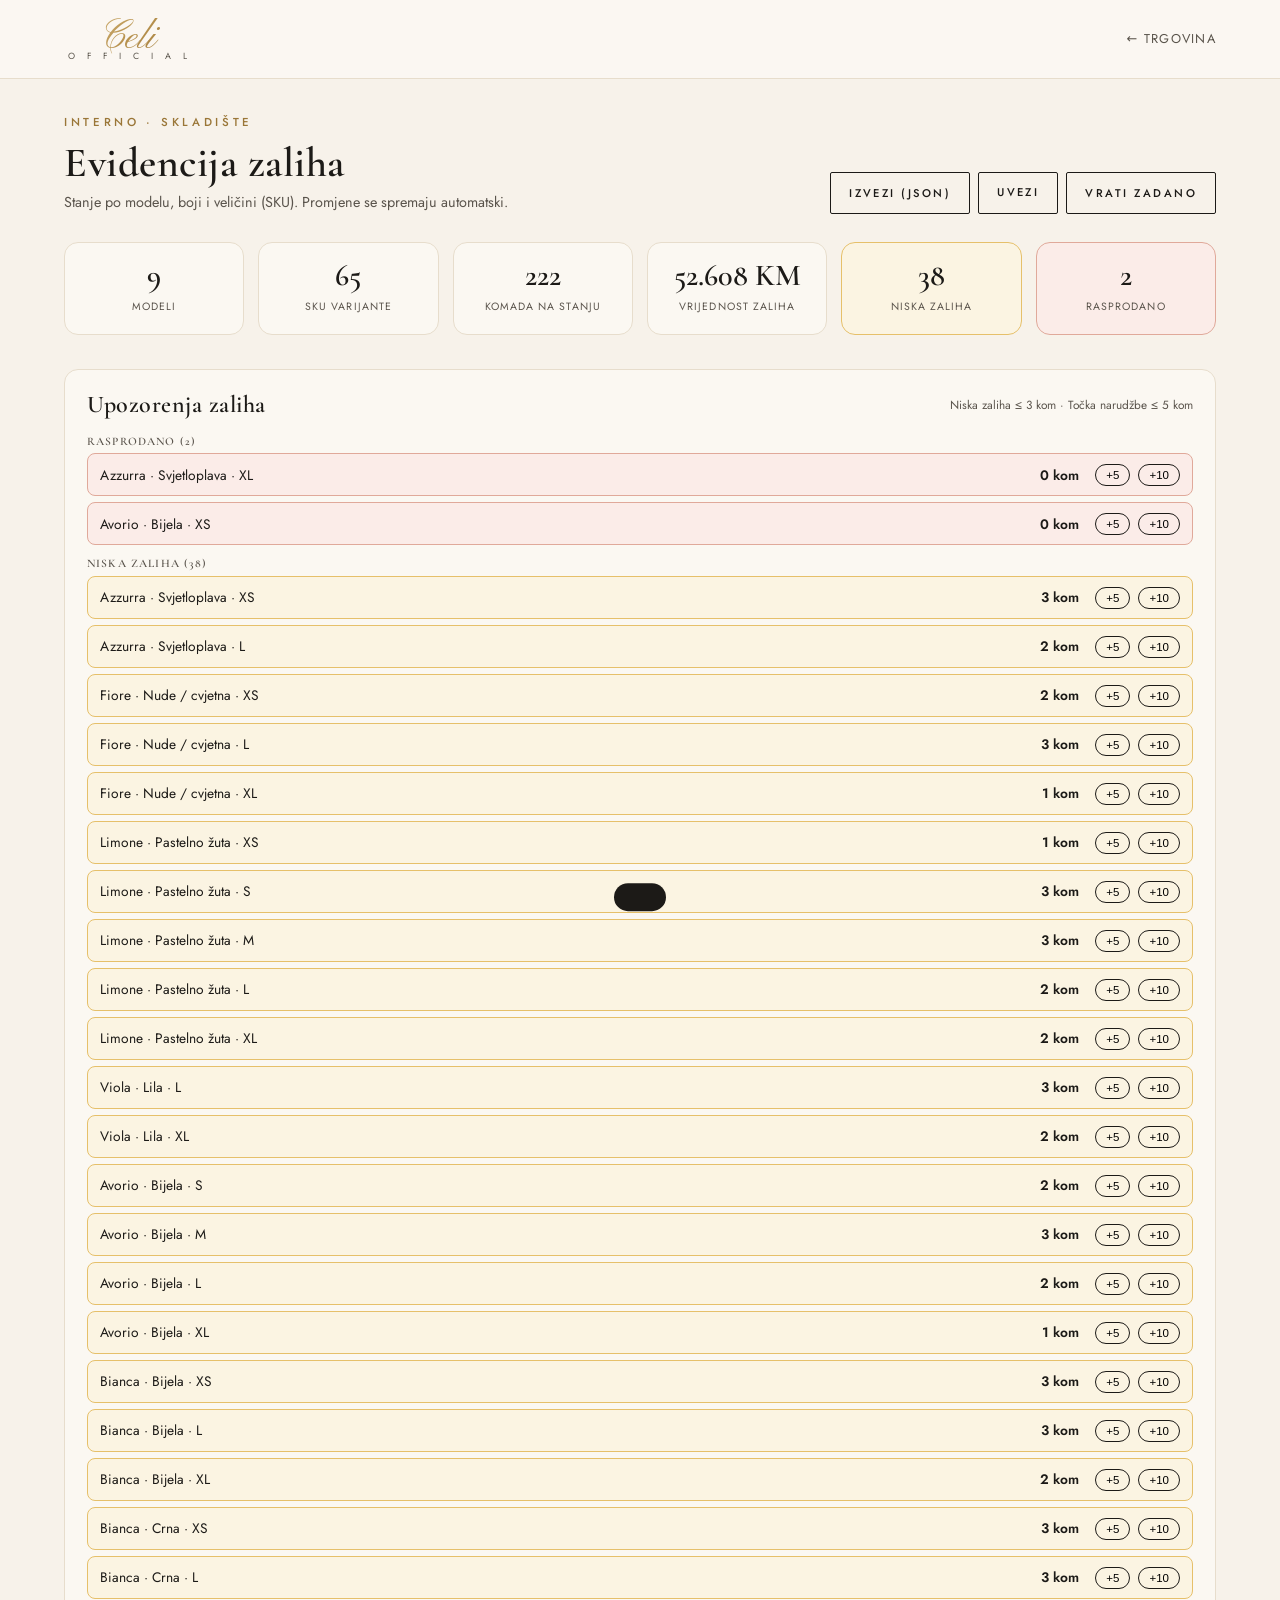
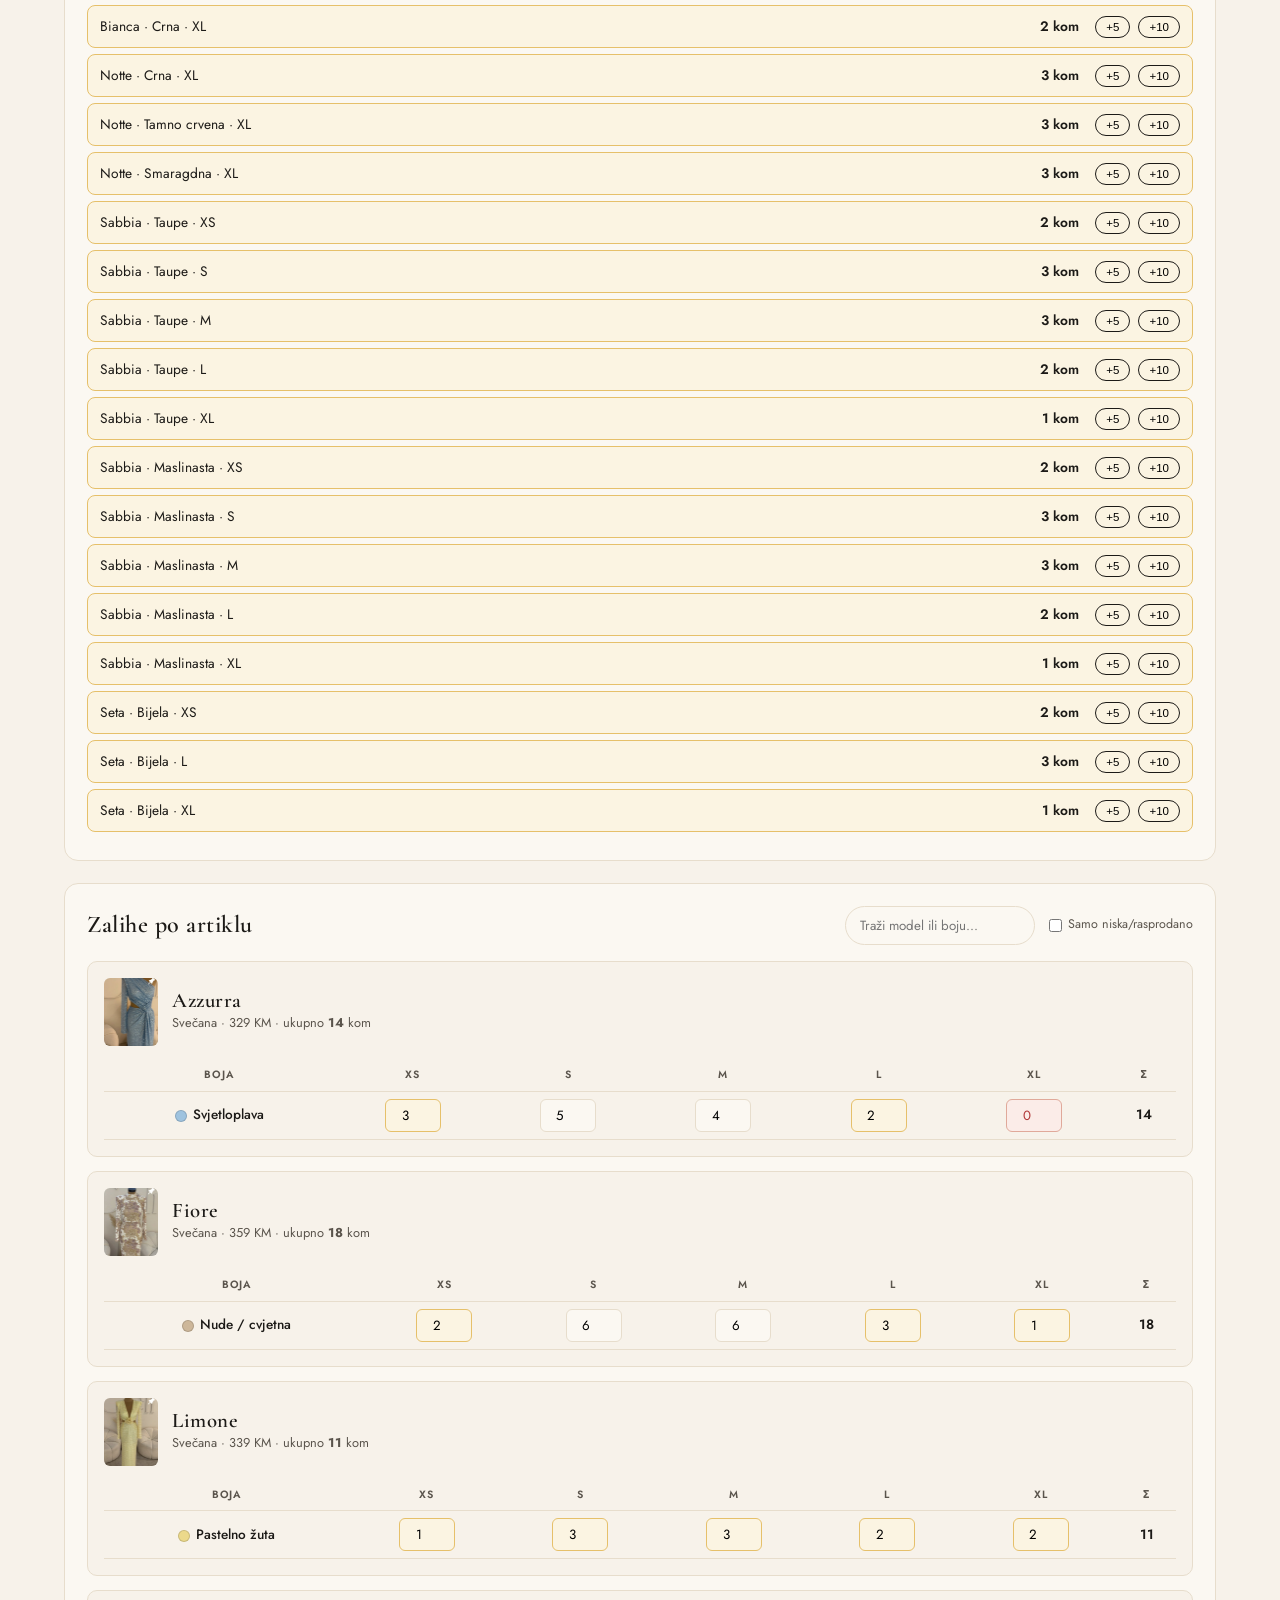
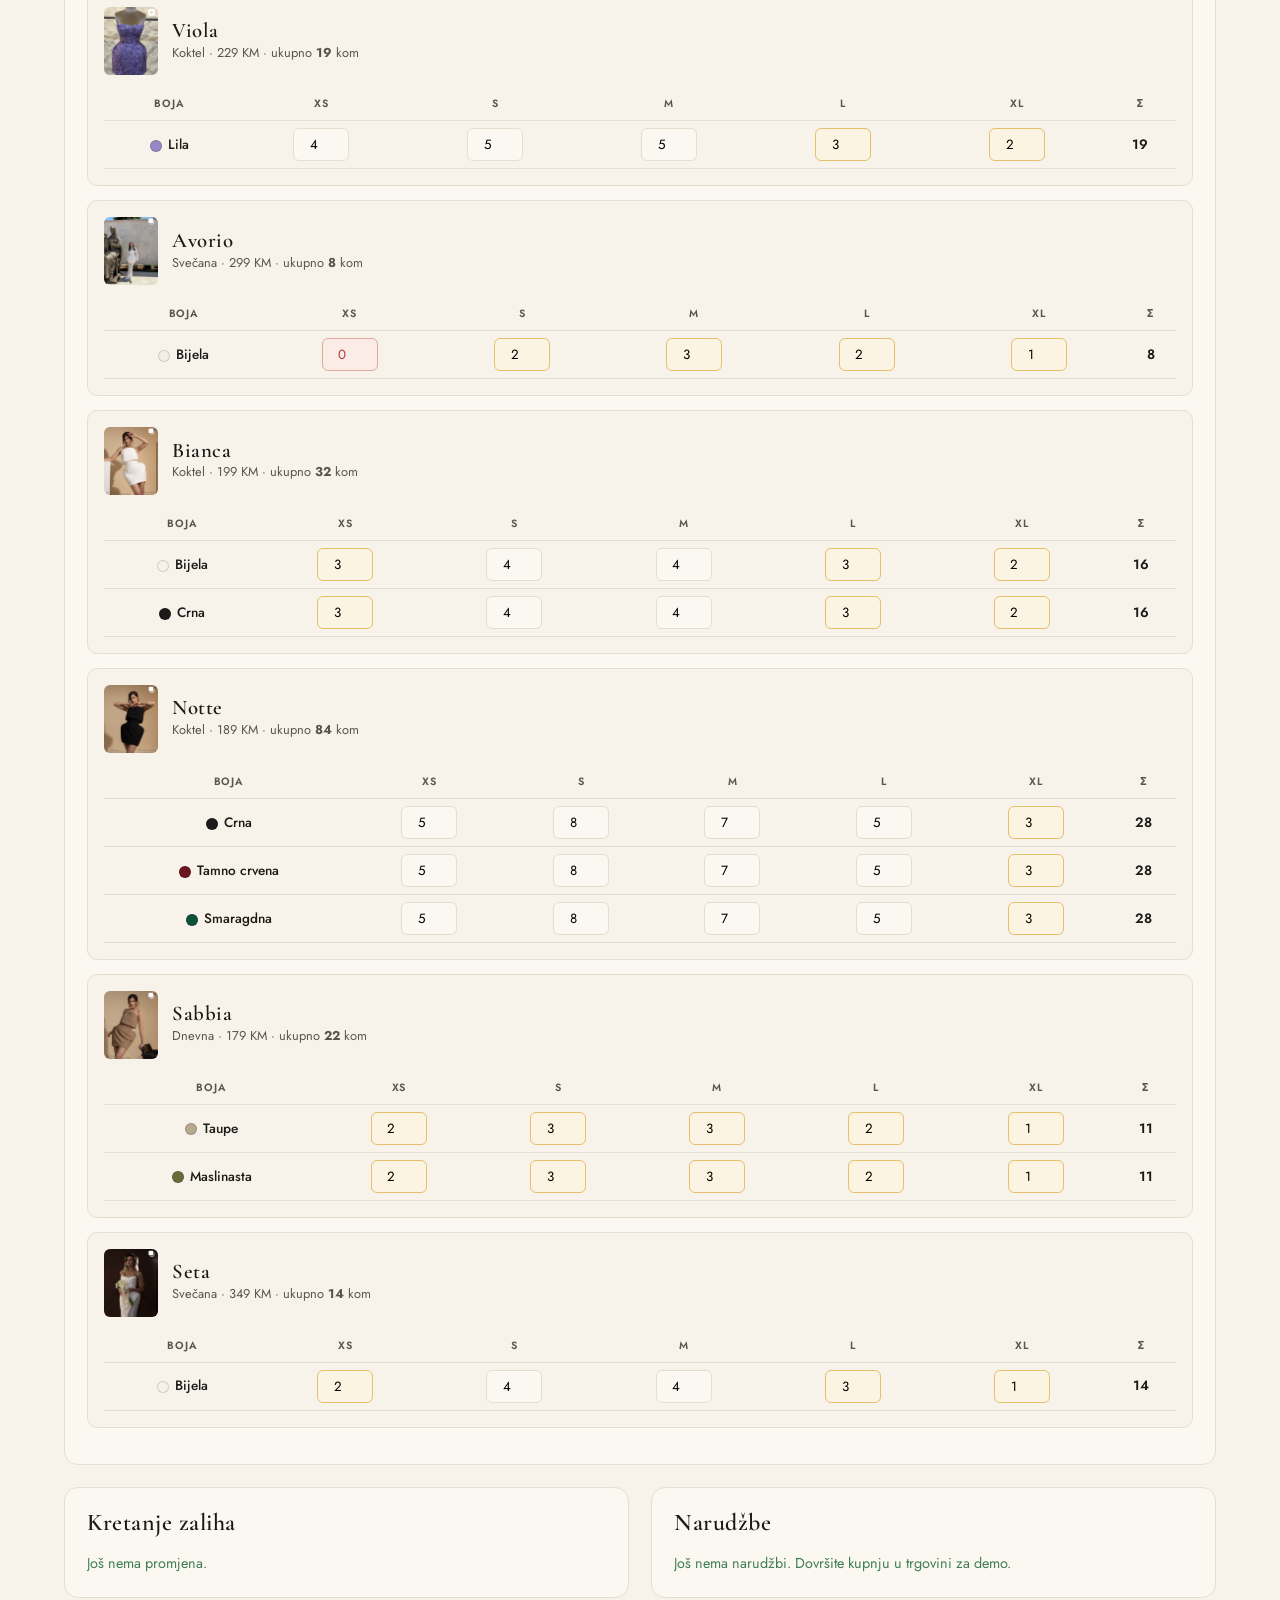
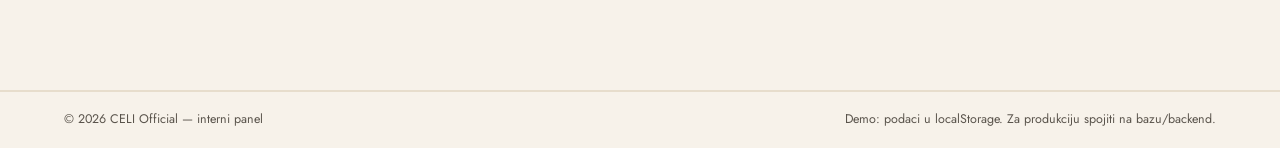
==== admin.html @ de0da47e "Add inventory system (SKU model×color×size), reviews, variants, competitor-inspired UX Skladišna evi" ====
<!DOCTYPE html>
<html lang="hr">
<head>
  <meta charset="UTF-8" />
  <meta name="viewport" content="width=device-width, initial-scale=1.0" />
  <title>Skladište — CELI Official</title>
  <meta name="robots" content="noindex" />
  <link rel="icon" type="image/svg+xml" href="assets/favicon.svg" />
  <link rel="preconnect" href="https://fonts.googleapis.com" />
  <link rel="preconnect" href="https://fonts.gstatic.com" crossorigin />
  <link href="https://fonts.googleapis.com/css2?family=Cormorant+Garamond:wght@400;500;600;700&family=Pinyon+Script&family=Jost:wght@300;400;500;600&display=swap" rel="stylesheet" />
  <link rel="stylesheet" href="css/styles.css" />
</head>
<body class="admin-page">

  <header class="header">
    <div class="container header__inner header__inner--checkout">
      <a href="index.html" class="logo" aria-label="CELI Official početna">
        <span class="logo__script">Celi</span>
        <span class="logo__sub">O F F I C I A L</span>
      </a>
      <a href="index.html" class="back-link">← Trgovina</a>
    </div>
  </header>

  <main class="container admin">
    <div class="admin__head">
      <div>
        <p class="eyebrow">Interno · Skladište</p>
        <h1 class="admin__title">Evidencija zaliha</h1>
        <p class="admin__sub">Stanje po modelu, boji i veličini (SKU). Promjene se spremaju automatski.</p>
      </div>
      <div class="admin__tools">
        <button class="btn btn--outline" id="btnExport">Izvezi (JSON)</button>
        <label class="btn btn--outline" for="fileImport">Uvezi</label>
        <input type="file" id="fileImport" accept="application/json" hidden />
        <button class="btn btn--outline" id="btnReset">Vrati zadano</button>
      </div>
    </div>

    <!-- KPI cards -->
    <section class="kpis" id="stats"></section>

    <!-- Alerts -->
    <section class="admin-block">
      <div class="admin-block__head">
        <h2>Upozorenja zaliha</h2>
        <span class="admin-block__hint">Niska zaliha ≤ <span id="lowThresh">3</span> kom · Točka narudžbe ≤ <span id="reorderPt">5</span> kom</span>
      </div>
      <div id="alerts" class="alerts"></div>
    </section>

    <!-- Inventory table -->
    <section class="admin-block">
      <div class="admin-block__head">
        <h2>Zalihe po artiklu</h2>
        <div class="admin-filter">
          <input type="search" id="search" placeholder="Traži model ili boju…" />
          <label class="admin-check"><input type="checkbox" id="lowOnly" /> Samo niska/rasprodano</label>
        </div>
      </div>
      <div id="invTable" class="invtable"></div>
    </section>

    <div class="admin-cols">
      <!-- Movements -->
      <section class="admin-block">
        <div class="admin-block__head"><h2>Kretanje zaliha</h2></div>
        <div id="log" class="log"></div>
      </section>
      <!-- Orders -->
      <section class="admin-block">
        <div class="admin-block__head"><h2>Narudžbe</h2></div>
        <div id="orders" class="orders"></div>
      </section>
    </div>
  </main>

  <footer class="footer">
    <div class="footer__bottom">
      <div class="container">
        <span>© <span id="year"></span> CELI Official — interni panel</span>
        <span>Demo: podaci u localStorage. Za produkciju spojiti na bazu/backend.</span>
      </div>
    </div>
  </footer>

  <div class="toast" id="toast"></div>

  <script src="js/products.js"></script>
  <script src="js/inventory.js"></script>
  <script src="js/admin.js"></script>
</body>
</html>
---- css/styles.css ----
/* ===== CELI Official — webshop ===== */
:root{
  --ink:#1c1a17;
  --ink-soft:#5a544c;
  --gold:#b8924f;
  --gold-deep:#9a7637;
  --gold-light:#d9bd84;
  --cream:#f7f2ea;
  --ivory:#fbf8f2;
  --sand:#ece2d3;
  --sand-deep:#e0d3bf;
  --white:#ffffff;
  --line:#e7ddcc;
  --shadow:0 18px 40px -20px rgba(60,45,20,.35);
  --radius:14px;
  --maxw:1200px;
  --ease:cubic-bezier(.4,0,.2,1);
}

*{box-sizing:border-box;margin:0;padding:0}
html{scroll-behavior:smooth}
body{
  font-family:'Jost',system-ui,Arial,sans-serif;
  color:var(--ink);
  background:var(--ivory);
  line-height:1.6;
  -webkit-font-smoothing:antialiased;
}
img{max-width:100%;display:block}
a{color:inherit;text-decoration:none}
.container{width:100%;max-width:var(--maxw);margin:0 auto;padding:0 24px}

h1,h2,h3,h4{font-family:'Cormorant Garamond',Georgia,serif;font-weight:600;line-height:1.1;letter-spacing:.5px}
.eyebrow{font-size:.72rem;letter-spacing:.32em;text-transform:uppercase;color:var(--gold-deep);font-weight:500;margin-bottom:.6rem}

/* ===== Buttons ===== */
.btn{
  display:inline-block;font-family:'Jost',sans-serif;font-size:.78rem;
  letter-spacing:.22em;text-transform:uppercase;font-weight:500;
  padding:15px 34px;border:1px solid transparent;cursor:pointer;
  transition:.35s var(--ease);border-radius:2px;background:none;
}
.btn--gold{background:var(--ink);color:var(--ivory)}
.btn--gold:hover{background:var(--gold);color:var(--white)}
.btn--outline{border-color:var(--ink);color:var(--ink)}
.btn--outline:hover{background:var(--ink);color:var(--ivory)}
.btn--block{width:100%;text-align:center}

/* ===== Announce bar ===== */
.announce{
  background:var(--ink);color:var(--cream);text-align:center;
  font-size:.72rem;letter-spacing:.14em;padding:9px 16px;text-transform:uppercase;
}
.announce strong{color:var(--gold-light)}

/* ===== Header ===== */
.header{position:sticky;top:0;z-index:50;background:rgba(251,248,242,.92);
  backdrop-filter:blur(10px);border-bottom:1px solid var(--line);transition:.3s}
.header__inner{display:grid;grid-template-columns:1fr auto 1fr;align-items:center;height:78px}
.nav{display:flex;gap:30px;justify-self:start}
.nav a{font-size:.78rem;letter-spacing:.12em;text-transform:uppercase;color:var(--ink-soft);
  position:relative;padding:4px 0;transition:.25s}
.nav a::after{content:"";position:absolute;left:0;bottom:-2px;width:0;height:1px;background:var(--gold);transition:.3s}
.nav a:hover{color:var(--ink)}
.nav a:hover::after{width:100%}

.logo{justify-self:center;text-align:center;line-height:1}
.logo__script{font-family:'Pinyon Script',cursive;font-size:2.5rem;
  background:linear-gradient(135deg,var(--gold-light),var(--gold),var(--gold-deep));
  -webkit-background-clip:text;background-clip:text;-webkit-text-fill-color:transparent;
  display:block}
.logo__sub{display:block;font-size:.56rem;letter-spacing:.5em;color:var(--ink-soft);
  margin-top:-6px;padding-left:.5em}

.header__actions{display:flex;gap:6px;justify-self:end;align-items:center}
.icon-btn{background:none;border:none;color:var(--ink);cursor:pointer;padding:9px;
  display:inline-flex;align-items:center;justify-content:center;border-radius:50%;transition:.25s}
.icon-btn:hover{background:var(--sand)}
.cart-btn{position:relative}
.cart-count{position:absolute;top:2px;right:2px;background:var(--gold);color:#fff;
  font-size:.6rem;font-weight:600;min-width:17px;height:17px;border-radius:9px;
  display:flex;align-items:center;justify-content:center;padding:0 4px}

.nav-toggle{display:none;flex-direction:column;gap:4px}
.nav-toggle span{width:22px;height:2px;background:var(--ink);transition:.3s}

.searchbar{max-height:0;overflow:hidden;transition:max-height .35s var(--ease);border-top:0 solid var(--line)}
.searchbar.open{max-height:80px;border-top:1px solid var(--line)}
.searchbar input{width:100%;padding:18px 4px;border:none;background:none;font-size:1rem;
  font-family:'Cormorant Garamond',serif;outline:none}

/* ===== Hero ===== */
.hero{position:relative;min-height:88vh;display:flex;align-items:center;
  justify-content:center;text-align:center;overflow:hidden}
.hero__bg{position:absolute;inset:0;
  background:
    radial-gradient(120% 80% at 70% 20%,rgba(216,189,132,.35),transparent 60%),
    radial-gradient(100% 70% at 20% 90%,rgba(224,211,191,.6),transparent 55%),
    linear-gradient(160deg,var(--ivory),var(--sand) 120%);
}
.hero__bg::after{content:"Celi";position:absolute;right:-4%;bottom:-12%;
  font-family:'Pinyon Script',cursive;font-size:42vh;color:rgba(184,146,79,.10);
  line-height:1;pointer-events:none;user-select:none}
.hero__content{position:relative;max-width:680px;padding:0 24px;animation:rise 1s var(--ease) both}
.hero__eyebrow{font-size:.78rem;letter-spacing:.4em;text-transform:uppercase;color:var(--gold-deep);margin-bottom:1.2rem}
.hero__title{font-size:clamp(2.8rem,8vw,5.8rem);font-weight:600;letter-spacing:1px}
.hero__sub{margin:1.4rem auto 2.2rem;max-width:480px;color:var(--ink-soft);font-size:1.05rem}
.hero__scroll{position:absolute;bottom:26px;left:50%;transform:translateX(-50%);
  color:var(--gold-deep);font-size:1.3rem;animation:bob 1.8s infinite}
@keyframes rise{from{opacity:0;transform:translateY(26px)}to{opacity:1;transform:none}}
@keyframes bob{0%,100%{transform:translate(-50%,0)}50%{transform:translate(-50%,8px)}}

/* ===== Category tiles ===== */
.cats{display:grid;grid-template-columns:repeat(3,1fr);gap:22px;padding:70px 24px 30px}
.cat{position:relative;border-radius:var(--radius);overflow:hidden;aspect-ratio:3/4;
  box-shadow:var(--shadow);group:cat}
.cat__art{position:absolute;inset:0;transition:transform .8s var(--ease)}
.cat:hover .cat__art{transform:scale(1.06)}
.cat__art--1{background:linear-gradient(150deg,#6f86a3,#aab9c9)}
.cat__art--2{background:linear-gradient(150deg,#3a3531,#6a6058)}
.cat__art--3{background:linear-gradient(150deg,#c7a8b6,#e5d2cf)}
.cat span{position:absolute;left:0;right:0;bottom:0;padding:22px;color:#fff;
  font-family:'Cormorant Garamond',serif;font-size:1.5rem;font-weight:600;
  background:linear-gradient(transparent,rgba(20,16,12,.55));text-align:center;letter-spacing:.5px}

/* ===== Section heads ===== */
.section-head{text-align:center;margin:60px 0 30px}
.section-head h2{font-size:clamp(2rem,5vw,3rem)}

/* ===== Filters ===== */
.filters{display:flex;gap:10px;justify-content:center;flex-wrap:wrap;margin-bottom:38px}
.chip{font-family:'Jost',sans-serif;font-size:.74rem;letter-spacing:.14em;text-transform:uppercase;
  padding:10px 22px;border:1px solid var(--line);background:none;color:var(--ink-soft);
  cursor:pointer;border-radius:30px;transition:.28s}
.chip:hover{border-color:var(--gold)}
.chip.is-active{background:var(--ink);color:var(--ivory);border-color:var(--ink)}

/* ===== Product grid ===== */
.shop{padding-bottom:40px}
.grid{display:grid;grid-template-columns:repeat(4,1fr);gap:26px}
.card{position:relative;animation:fade .5s var(--ease) both}
@keyframes fade{from{opacity:0;transform:translateY(14px)}to{opacity:1;transform:none}}
.card__media{position:relative;aspect-ratio:3/4;border-radius:var(--radius);overflow:hidden;
  background:var(--sand);cursor:pointer}
.card__media svg{width:100%;height:100%;transition:transform .8s var(--ease)}
.card:hover .card__media svg{transform:scale(1.05)}
.card__badge{position:absolute;top:12px;left:12px;background:var(--gold);color:#fff;
  font-size:.6rem;letter-spacing:.12em;text-transform:uppercase;padding:5px 11px;border-radius:20px;font-weight:600}
.card__quick{position:absolute;left:12px;right:12px;bottom:12px;transform:translateY(120%);
  opacity:0;transition:.35s var(--ease);background:rgba(251,248,242,.95);color:var(--ink);
  border:none;padding:13px;font-size:.72rem;letter-spacing:.16em;text-transform:uppercase;
  cursor:pointer;border-radius:6px;font-family:'Jost',sans-serif;backdrop-filter:blur(4px)}
.card:hover .card__quick{transform:none;opacity:1}
.card__quick:hover{background:var(--ink);color:var(--ivory)}
.card__info{padding:16px 2px 0;text-align:center}
.card__name{font-family:'Cormorant Garamond',serif;font-size:1.3rem;font-weight:600}
.card__cat{font-size:.66rem;letter-spacing:.18em;text-transform:uppercase;color:var(--ink-soft);margin:2px 0 6px}
.card__price{color:var(--gold-deep);font-weight:500;letter-spacing:.04em}
.card__price del{color:var(--ink-soft);font-weight:400;margin-left:8px;font-size:.85em}
.empty{text-align:center;color:var(--ink-soft);padding:60px 0;font-size:1.1rem}

/* ===== Features ===== */
.features{background:var(--cream);margin-top:70px;border-top:1px solid var(--line);border-bottom:1px solid var(--line)}
.features__inner{display:grid;grid-template-columns:repeat(4,1fr);gap:20px;padding:54px 24px}
.feature{text-align:center}
.feature__ic{font-size:1.6rem;color:var(--gold)}
.feature h4{font-size:1.3rem;margin:.5rem 0 .2rem}
.feature p{font-size:.9rem;color:var(--ink-soft)}

/* ===== About ===== */
.about{display:grid;grid-template-columns:1fr 1fr;gap:60px;align-items:center;padding:90px 24px}
.about__art{aspect-ratio:4/5;border-radius:var(--radius);box-shadow:var(--shadow);
  background:
    radial-gradient(80% 60% at 30% 20%,rgba(217,189,132,.5),transparent),
    linear-gradient(140deg,#d8c3a3,#b08e64)}
.about__text h2{font-size:clamp(2rem,5vw,3rem);margin-bottom:1rem}
.about__text p{color:var(--ink-soft);margin-bottom:1rem;max-width:46ch}
.about__text .btn{margin-top:1rem}

/* ===== Newsletter ===== */
.newsletter{background:var(--ink);color:var(--cream);text-align:center}
.newsletter__inner{padding:80px 24px}
.newsletter h2{font-size:clamp(2rem,5vw,2.8rem);color:var(--ivory)}
.newsletter p{color:#c8bfb0;margin:.6rem 0 2rem}
.newsletter__form{display:flex;gap:10px;max-width:460px;margin:0 auto;flex-wrap:wrap;justify-content:center}
.newsletter__form input{flex:1;min-width:220px;padding:15px 18px;border:1px solid #4a443c;
  background:#26221d;color:var(--cream);font-family:'Jost',sans-serif;outline:none;border-radius:2px}
.newsletter__form input::placeholder{color:#9a9082}
.newsletter__msg{color:var(--gold-light);margin-top:1.2rem}

/* ===== Footer ===== */
.footer{background:var(--cream);border-top:1px solid var(--line)}
.footer__inner{display:grid;grid-template-columns:2fr 1fr 1fr 1fr;gap:40px;padding:64px 24px 44px}
.footer__logo{font-size:2.4rem;margin-bottom:.4rem}
.footer__brand p{color:var(--ink-soft);max-width:30ch}
.footer h5{font-size:.78rem;letter-spacing:.18em;text-transform:uppercase;margin-bottom:1rem;font-family:'Jost',sans-serif;font-weight:600}
.footer__col p{margin-bottom:.5rem;color:var(--ink-soft);font-size:.92rem}
.footer__col a{transition:.25s}
.footer__col a:hover{color:var(--gold-deep)}
.footer__bottom{border-top:1px solid var(--line);font-size:.78rem;color:var(--ink-soft)}
.footer__bottom .container{display:flex;justify-content:space-between;padding-top:18px;padding-bottom:18px;flex-wrap:wrap;gap:8px}

/* ===== Cart drawer ===== */
.overlay{position:fixed;inset:0;background:rgba(28,24,18,.45);opacity:0;visibility:hidden;
  transition:.35s;z-index:80}
.overlay.show{opacity:1;visibility:visible}
.cart{position:fixed;top:0;right:0;height:100%;width:400px;max-width:90vw;background:var(--ivory);
  z-index:90;display:flex;flex-direction:column;transform:translateX(100%);transition:transform .4s var(--ease);box-shadow:var(--shadow)}
.cart.open{transform:none}
.cart__head{display:flex;justify-content:space-between;align-items:center;padding:24px;border-bottom:1px solid var(--line)}
.cart__head h3{font-size:1.5rem}
.cart__body{flex:1;overflow-y:auto;padding:14px 24px}
.cart__empty{text-align:center;color:var(--ink-soft);padding:60px 10px}
.citem{display:grid;grid-template-columns:64px 1fr auto;gap:14px;padding:16px 0;border-bottom:1px solid var(--line)}
.citem__img{width:64px;height:80px;border-radius:8px;overflow:hidden;background:var(--sand)}
.citem__name{font-family:'Cormorant Garamond',serif;font-size:1.15rem;font-weight:600;line-height:1.1}
.citem__meta{font-size:.74rem;color:var(--ink-soft);letter-spacing:.04em;margin:2px 0 8px}
.citem__price{color:var(--gold-deep);font-size:.9rem}
.qty{display:inline-flex;align-items:center;border:1px solid var(--line);border-radius:20px;overflow:hidden}
.qty button{width:26px;height:26px;border:none;background:none;cursor:pointer;color:var(--ink);font-size:1rem}
.qty button:hover{background:var(--sand)}
.qty span{min-width:24px;text-align:center;font-size:.85rem}
.citem__remove{background:none;border:none;color:var(--ink-soft);cursor:pointer;font-size:.72rem;
  letter-spacing:.06em;text-decoration:underline;margin-top:8px}
.citem__remove:hover{color:var(--gold-deep)}
.cart__foot{border-top:1px solid var(--line);padding:22px 24px}
.cart__total{display:flex;justify-content:space-between;align-items:baseline;margin-bottom:16px}
.cart__total strong{font-family:'Cormorant Garamond',serif;font-size:1.6rem;color:var(--ink)}
.cart__note{font-size:.72rem;color:var(--ink-soft);text-align:center;margin-top:12px}

/* ===== Modal ===== */
.modal{position:fixed;inset:0;z-index:100;display:none}
.modal.open{display:block}
.modal__overlay{position:absolute;inset:0;background:rgba(28,24,18,.55)}
.modal__box{position:absolute;top:50%;left:50%;transform:translate(-50%,-50%);
  width:min(860px,92vw);max-height:90vh;overflow-y:auto;background:var(--ivory);
  border-radius:var(--radius);box-shadow:var(--shadow);display:grid;grid-template-columns:1fr 1fr}
.modal__media{background:var(--sand)}
.modal__media svg{width:100%;height:100%}
.modal__info{padding:38px 34px;position:relative}
.modal__close{position:absolute;top:14px;right:14px}
.modal__cat{font-size:.68rem;letter-spacing:.18em;text-transform:uppercase;color:var(--gold-deep)}
.modal__name{font-size:2.2rem;margin:.3rem 0}
.modal__price{font-size:1.25rem;color:var(--gold-deep);margin-bottom:1rem}
.modal__price del{color:var(--ink-soft);font-size:1rem;margin-left:10px}
.modal__desc{color:var(--ink-soft);margin-bottom:1.4rem;font-size:.95rem}
.modal__label{font-size:.72rem;letter-spacing:.14em;text-transform:uppercase;margin-bottom:8px;color:var(--ink)}
.sizes{display:flex;gap:8px;flex-wrap:wrap;margin-bottom:1.6rem}
.size{width:44px;height:44px;border:1px solid var(--line);background:none;border-radius:50%;
  cursor:pointer;font-family:'Jost',sans-serif;font-size:.82rem;transition:.25s}
.size:hover{border-color:var(--gold)}
.size.is-active{background:var(--ink);color:var(--ivory);border-color:var(--ink)}

/* ===== Toast ===== */
.toast{position:fixed;bottom:28px;left:50%;transform:translate(-50%,140%);
  background:var(--ink);color:var(--ivory);padding:14px 26px;border-radius:30px;
  font-size:.82rem;letter-spacing:.06em;z-index:110;transition:transform .4s var(--ease);box-shadow:var(--shadow)}
.toast.show{transform:translate(-50%,0)}

/* ===== Responsive ===== */
@media(max-width:900px){
  .grid{grid-template-columns:repeat(3,1fr)}
  .features__inner{grid-template-columns:repeat(2,1fr);gap:34px}
  .about{grid-template-columns:1fr;gap:34px}
  .footer__inner{grid-template-columns:1fr 1fr}
  .modal__box{grid-template-columns:1fr}
  .modal__media{aspect-ratio:3/2}
}
@media(max-width:760px){
  .header__inner{grid-template-columns:auto 1fr auto}
  .nav-toggle{display:flex}
  .nav{position:fixed;top:0;left:0;height:100vh;width:78%;max-width:320px;background:var(--ivory);
    flex-direction:column;justify-self:start;padding:90px 30px;gap:8px;
    transform:translateX(-100%);transition:transform .4s var(--ease);z-index:95;box-shadow:var(--shadow)}
  .nav.open{transform:none}
  .nav a{font-size:1rem;padding:12px 0;border-bottom:1px solid var(--line)}
  .logo__script{font-size:2rem}
  .cats{grid-template-columns:1fr;gap:16px}
}
@media(max-width:560px){
  .grid{grid-template-columns:repeat(2,1fr);gap:16px}
  .card__name{font-size:1.1rem}
  .footer__inner{grid-template-columns:1fr;gap:28px}
  .footer__bottom .container{justify-content:center;text-align:center}
}

/* ===== Checkout page ===== */
.checkout-page{background:var(--cream)}
.header__inner--checkout{display:flex;justify-content:space-between;align-items:center}
.back-link{font-size:.8rem;letter-spacing:.1em;text-transform:uppercase;color:var(--ink-soft);transition:.25s}
.back-link:hover{color:var(--gold-deep)}
.co{padding:40px 24px 80px}
.co__title{font-size:clamp(2rem,5vw,3rem);text-align:center;margin-bottom:36px}
.co__grid{display:grid;grid-template-columns:1.4fr 1fr;gap:46px;align-items:start}
.co__h{font-size:1.5rem;margin:0 0 18px;padding-bottom:10px;border-bottom:1px solid var(--line)}
.co__form .co__h:not(:first-child){margin-top:34px}

.field{display:block;margin-bottom:16px}
.field>span{display:block;font-size:.72rem;letter-spacing:.1em;text-transform:uppercase;color:var(--ink-soft);margin-bottom:6px}
.field input,.field select,.field textarea{width:100%;padding:13px 14px;border:1px solid var(--line);
  background:var(--ivory);font-family:'Jost',sans-serif;font-size:.95rem;color:var(--ink);border-radius:4px;outline:none;transition:.2s}
.field input:focus,.field select:focus,.field textarea:focus{border-color:var(--gold)}
.field input.err{border-color:#c0563f;background:#fbece8}
.field-row{display:grid;grid-template-columns:1fr 1fr;gap:14px}

.pay{display:flex;flex-direction:column;gap:10px;margin-bottom:20px}
.pay__opt{display:flex;align-items:center;gap:14px;border:1px solid var(--line);border-radius:8px;
  padding:14px 16px;cursor:pointer;transition:.22s;background:var(--ivory)}
.pay__opt:hover{border-color:var(--gold-light)}
.pay__opt.is-active{border-color:var(--gold);box-shadow:0 0 0 1px var(--gold)}
.pay__opt input{accent-color:var(--gold);width:18px;height:18px}
.pay__main{flex:1;display:flex;flex-direction:column}
.pay__main strong{font-size:.96rem}
.pay__main small{color:var(--ink-soft);font-size:.78rem}
.pay__icons{font-size:1.3rem}

.pay-panel{border:1px solid var(--line);border-radius:8px;padding:18px;margin-bottom:20px;background:var(--ivory)}
.pay-panel__note{font-size:.85rem;color:var(--ink-soft);margin-bottom:14px}
.pay-fallback{font-size:.8rem;color:#8a5a2a;background:#f6ecd9;border:1px solid #e6d3a8;
  padding:12px 14px;border-radius:6px;margin-top:12px;line-height:1.5}
.pay-fallback code{background:rgba(0,0,0,.06);padding:1px 5px;border-radius:3px}
.bank-box{font-size:.9rem;line-height:1.9;margin-bottom:16px}
.bank-box .bank-note{font-size:.78rem;color:var(--ink-soft);margin-top:8px}
.co__wa{margin-top:6px}

/* summary */
.co__summary{background:var(--ivory);border:1px solid var(--line);border-radius:var(--radius);
  padding:26px;position:sticky;top:96px}
.sum-item{display:grid;grid-template-columns:52px 1fr auto;gap:12px;align-items:center;padding:12px 0;border-bottom:1px solid var(--line)}
.sum-item__img{position:relative;width:52px;height:66px;border-radius:6px;overflow:hidden;background:var(--sand)}
.sum-item__q{position:absolute;top:-7px;right:-7px;background:var(--ink);color:#fff;font-size:.66rem;
  width:20px;height:20px;border-radius:50%;display:flex;align-items:center;justify-content:center}
.sum-item__name{font-family:'Cormorant Garamond',serif;font-size:1.15rem;font-weight:600;line-height:1.1}
.sum-item__meta{font-size:.74rem;color:var(--ink-soft)}
.sum-item__price{color:var(--gold-deep);font-size:.9rem}
.sum-empty{color:var(--ink-soft);padding:14px 0}
.sum-empty a{color:var(--gold-deep);text-decoration:underline}
.sum-line{display:flex;justify-content:space-between;padding:10px 0;font-size:.92rem;color:var(--ink-soft)}
.sum-total{border-top:1px solid var(--line);margin-top:6px;padding-top:14px;color:var(--ink);font-size:1rem}
.sum-total strong{font-family:'Cormorant Garamond',serif;font-size:1.5rem}
.sum-eur{font-size:.78rem;color:var(--ink-soft);text-align:right;margin-top:2px}
.sum-secure{font-size:.78rem;color:var(--ink-soft);text-align:center;margin-top:18px;padding-top:14px;border-top:1px solid var(--line)}

/* confirmation */
.confirm{display:flex;justify-content:center;padding:40px 0}
.confirm__box{text-align:center;max-width:480px;background:var(--ivory);border:1px solid var(--line);
  border-radius:var(--radius);padding:54px 36px;box-shadow:var(--shadow)}
.confirm__check{width:74px;height:74px;border-radius:50%;background:var(--gold);color:#fff;font-size:2.2rem;
  display:flex;align-items:center;justify-content:center;margin:0 auto 22px}
.confirm__box h2{font-size:2.2rem;margin-bottom:.6rem}
.confirm__box p{color:var(--ink-soft);margin-bottom:1rem}
.confirm__id{font-size:.92rem}
.confirm__box .btn{margin-top:1rem}

@media(max-width:860px){
  .co__grid{grid-template-columns:1fr;gap:30px}
  .co__summary{position:static;order:-1}
}
@media(max-width:480px){
  .field-row{grid-template-columns:1fr}
}

/* ===== Real product images ===== */
.card__media img,.modal__media img,.citem__img img,.sum-item__img img,.cat__art img{
  width:100%;height:100%;object-fit:cover;display:block}
.card__media img{transition:transform .8s var(--ease)}
.card:hover .card__media img{transform:scale(1.05)}
.modal__media img{min-height:420px}

/* ===== Wishlist (header + cards) ===== */
.wish-btn{position:relative}
.wish-count{position:absolute;top:2px;right:2px;background:var(--gold);color:#fff;
  font-size:.6rem;font-weight:600;min-width:17px;height:17px;border-radius:9px;
  display:flex;align-items:center;justify-content:center;padding:0 4px}
.wish-count.is-empty{display:none}
.chip--wish{display:inline-flex;align-items:center;gap:4px}

.card__badges{position:absolute;top:12px;left:12px;z-index:2;display:flex;flex-direction:column;gap:6px;align-items:flex-start}
.card__badges .card__badge{position:static;top:auto;left:auto}
.card__badge--3d{background:var(--ink);letter-spacing:.1em}

.card__wish{position:absolute;top:12px;right:12px;z-index:3;width:34px;height:34px;border-radius:50%;
  background:rgba(251,248,242,.92);border:none;cursor:pointer;display:flex;align-items:center;justify-content:center;
  color:var(--ink-soft);backdrop-filter:blur(4px);transition:.25s var(--ease);opacity:0;transform:scale(.85)}
.card:hover .card__wish,.card__wish.is-on{opacity:1;transform:none}
.card__wish svg{fill:none;stroke:currentColor;stroke-width:1.6}
.card__wish:hover{color:#c0563f}
.card__wish.is-on{color:#c0563f}
.card__wish.is-on svg{fill:#c0563f;stroke:#c0563f}

/* ===== Product viewer (photo / 360° / 3D) ===== */
.modal__media{display:block}
.viewer{display:flex;flex-direction:column;height:100%;background:var(--ivory)}
.viewer__stage{position:relative;width:100%;aspect-ratio:3/4;overflow:hidden;background:var(--sand);
  display:flex;align-items:center;justify-content:center;touch-action:pan-y}
.viewer__stage svg{width:100%;height:100%}
.viewer .viewer__img{width:100%;height:100%;min-height:0;object-fit:cover;
  transition:transform .3s var(--ease);user-select:none;-webkit-user-drag:none}
.viewer__stage.is-zoomable{cursor:zoom-in}
.viewer__stage.is-zoom .viewer__img{transform:scale(2)}
.viewer__stage--spin{cursor:ew-resize}
.viewer__stage--spin .viewer__img{transition:none}
.viewer__stage--3d{background:radial-gradient(circle at 50% 32%,#ffffff,var(--sand))}
.viewer__stage--3d model-viewer{width:100%;height:100%;--poster-color:transparent;background:transparent}
.viewer__hint{position:absolute;bottom:10px;left:50%;transform:translateX(-50%);
  background:rgba(28,24,18,.62);color:var(--ivory);font-size:.6rem;letter-spacing:.1em;
  text-transform:uppercase;padding:5px 12px;border-radius:20px;pointer-events:none;white-space:nowrap}
.viewer__loading{color:var(--ink-soft);font-size:.85rem;letter-spacing:.06em}
.viewer__tabs{display:flex;gap:6px;padding:12px;justify-content:center;border-bottom:1px solid var(--line)}
.vtab{font-family:'Jost',sans-serif;font-size:.64rem;letter-spacing:.14em;text-transform:uppercase;
  padding:8px 16px;border:1px solid var(--line);background:none;color:var(--ink-soft);cursor:pointer;border-radius:30px;transition:.25s}
.vtab:hover{border-color:var(--gold)}
.vtab.is-active{background:var(--ink);color:var(--ivory);border-color:var(--ink)}
.viewer__thumbs{display:flex;gap:8px;padding:12px;overflow-x:auto}
.vthumb{flex:0 0 auto;width:54px;height:68px;border-radius:6px;overflow:hidden;border:1px solid var(--line);
  background:var(--sand);cursor:pointer;padding:0}
.vthumb img{width:100%;height:100%;object-fit:cover}
.vthumb.is-active{border-color:var(--gold);box-shadow:0 0 0 1px var(--gold)}

/* ===== Modal info extras ===== */
.modal__colorline{display:flex;align-items:center;gap:8px;font-size:.85rem;color:var(--ink-soft);margin-bottom:1.2rem}
.swatch{width:16px;height:16px;border-radius:50%;border:1px solid rgba(0,0,0,.15);display:inline-block;flex:0 0 auto}
.modal__sizehead{display:flex;justify-content:space-between;align-items:baseline;gap:12px}
.sizeguide-link{background:none;border:none;color:var(--gold-deep);font-size:.68rem;letter-spacing:.1em;
  text-transform:uppercase;cursor:pointer;text-decoration:underline;font-family:'Jost',sans-serif}
.sizeguide-link:hover{color:var(--gold)}
.modal__actions{display:flex;gap:10px;align-items:stretch;margin-bottom:1.4rem}
.modal__actions .btn{flex:1}
.modal__wish{border:1px solid var(--line);border-radius:4px;width:52px;color:var(--ink-soft);flex:0 0 auto}
.modal__wish svg{fill:none;stroke:currentColor;stroke-width:1.6}
.modal__wish:hover{border-color:#c0563f;color:#c0563f}
.modal__wish.is-on{color:#c0563f;border-color:#c0563f}
.modal__wish.is-on svg{fill:#c0563f;stroke:#c0563f}
.details{border-top:1px solid var(--line);padding-top:14px;display:flex;flex-direction:column;gap:10px}
.details__row{display:grid;grid-template-columns:96px 1fr;gap:12px}
.details__row span{color:var(--ink-soft);text-transform:uppercase;letter-spacing:.08em;font-size:.64rem;padding-top:3px}
.details__row p{color:var(--ink);font-size:.88rem}

/* ===== Size guide modal ===== */
.modal--size{z-index:120}
.sizeguide{position:absolute;top:50%;left:50%;transform:translate(-50%,-50%);
  width:min(560px,92vw);max-height:90vh;overflow-y:auto;background:var(--ivory);
  border-radius:var(--radius);box-shadow:var(--shadow);padding:38px 34px}
.sizeguide__close{position:absolute;top:14px;right:14px}
.sizeguide h3{font-size:2rem;margin:.2rem 0 .6rem}
.sizeguide__lead{color:var(--ink-soft);font-size:.92rem;margin-bottom:1.4rem}
.sizeguide__table{width:100%;border-collapse:collapse;margin-bottom:1.6rem;font-size:.9rem}
.sizeguide__table th,.sizeguide__table td{padding:10px 8px;text-align:center;border-bottom:1px solid var(--line)}
.sizeguide__table th{font-family:'Jost',sans-serif;font-size:.64rem;letter-spacing:.1em;text-transform:uppercase;color:var(--ink-soft);font-weight:600}
.sizeguide__table td:first-child,.sizeguide__table th:first-child{text-align:left;font-weight:600}
.sizeguide__how h4{font-size:1.2rem;margin-bottom:.6rem}
.sizeguide__how p{font-size:.88rem;color:var(--ink-soft);margin-bottom:.4rem}
.sizeguide__note{margin-top:1rem}
.sizeguide__note a{color:var(--gold-deep);text-decoration:underline}

@media(max-width:900px){ .modal__media{aspect-ratio:auto} }
@media(max-width:760px){ .card__wish{opacity:1;transform:none} }

/* ===== Subfilters: colour filter + sort ===== */
.subfilters{display:flex;justify-content:space-between;align-items:center;gap:16px;flex-wrap:wrap;margin:-18px 0 30px}
.colorfilter{display:flex;gap:8px;flex-wrap:wrap;align-items:center}
.cdot{width:26px;height:26px;border-radius:50%;border:1px solid var(--line);background:none;cursor:pointer;padding:2px;transition:.2s}
.cdot span{display:block;width:100%;height:100%;border-radius:50%;border:1px solid rgba(0,0,0,.12)}
.cdot:hover{border-color:var(--gold)}
.cdot.is-active{border-color:var(--ink);box-shadow:0 0 0 1px var(--ink)}
.cdot--all{width:auto;border-radius:30px;padding:6px 14px;font-family:'Jost',sans-serif;font-size:.68rem;
  letter-spacing:.1em;text-transform:uppercase;color:var(--ink-soft)}
.cdot--all.is-active{background:var(--ink);color:var(--ivory)}
.sortbox{font-size:.72rem;letter-spacing:.1em;text-transform:uppercase;color:var(--ink-soft);display:flex;align-items:center;gap:8px}
.sortbox select{font-family:'Jost',sans-serif;font-size:.8rem;padding:8px 12px;border:1px solid var(--line);
  background:var(--ivory);border-radius:30px;color:var(--ink);cursor:pointer;outline:none}
.sortbox select:focus{border-color:var(--gold)}

/* ===== Card extras: rating, colours, sale/out badges ===== */
.card__rating{font-size:.8rem;color:var(--gold);letter-spacing:1px;margin:2px 0}
.card__rating span{color:var(--ink-soft);font-size:.72rem;letter-spacing:0}
.stars{color:var(--gold);letter-spacing:1px}
.card__colors{display:flex;gap:5px;justify-content:center;margin-top:6px}
.card__colors span{width:13px;height:13px;border-radius:50%;border:1px solid rgba(0,0,0,.15);display:inline-block}
.card__badge--sale{background:#b23a3a}
.card__badge--out{background:#6a6058}

/* ===== Modal: rating, colour swatches, stock, back-in-stock, reviews ===== */
.modal__rate{font-size:.85rem;color:var(--gold);letter-spacing:1px;margin-bottom:.4rem}
.modal__rate span{color:var(--ink-soft);font-size:.76rem;letter-spacing:0;margin-left:4px}
.modal__colors{margin-bottom:1.2rem}
.cswatches{display:flex;gap:8px;margin-top:8px;flex-wrap:wrap}
.cswatch{width:30px;height:30px;border-radius:50%;border:1px solid var(--line);background:none;cursor:pointer;padding:3px;transition:.2s}
.cswatch span{display:block;width:100%;height:100%;border-radius:50%;background:var(--sw);border:1px solid rgba(0,0,0,.12)}
.cswatch:hover{border-color:var(--gold)}
.cswatch.is-active{border-color:var(--ink);box-shadow:0 0 0 1px var(--ink)}
.size.is-out{position:relative;color:var(--line);cursor:not-allowed;border-style:dashed}
.size.is-out::after{content:"";position:absolute;left:8px;right:8px;top:50%;height:1px;background:var(--line);transform:rotate(-18deg)}
.stocknote-wrap{min-height:20px;margin:-6px 0 14px}
.stocknote{font-size:.78rem;letter-spacing:.02em}
.stocknote--low{color:#b23a3a;font-weight:500}
.stocknote--out{color:#6a6058}
.stocknote--in{color:#3f7d52}
.backinstock{background:var(--cream);border:1px solid var(--line);border-radius:8px;padding:14px 16px;margin-bottom:1.4rem}
.backinstock p{font-size:.82rem;color:var(--ink-soft);margin-bottom:10px}
.backinstock form{display:flex;gap:8px}
.backinstock input{flex:1;padding:10px 12px;border:1px solid var(--line);border-radius:4px;font-family:'Jost',sans-serif;outline:none;background:var(--ivory)}
.backinstock input:focus{border-color:var(--gold)}
.backinstock .btn{padding:10px 18px;font-size:.7rem}
.reviews{border-top:1px solid var(--line);margin-top:18px;padding-top:16px}
.reviews__head{display:flex;align-items:center;gap:10px;margin-bottom:14px}
.reviews__avg{font-family:'Cormorant Garamond',serif;font-size:1.8rem;font-weight:600}
.reviews__count{font-size:.76rem;color:var(--ink-soft)}
.review{padding:10px 0;border-bottom:1px solid var(--line)}
.review:last-child{border-bottom:none}
.review__top{display:flex;justify-content:space-between;align-items:center;margin-bottom:4px}
.review__top strong{font-size:.88rem}
.review p{font-size:.86rem;color:var(--ink-soft)}

/* ===== Free shipping progress (cart) ===== */
.fship{margin-bottom:14px}
.fship__msg{font-size:.78rem;color:var(--ink-soft);margin-bottom:6px}
.fship__msg--done{color:#3f7d52;font-weight:500}
.fship__msg strong{color:var(--gold-deep)}
.fship__track{height:6px;background:var(--sand);border-radius:6px;overflow:hidden}
.fship__track span{display:block;height:100%;background:linear-gradient(90deg,var(--gold-light),var(--gold));transition:width .4s var(--ease)}

/* ===== Recently viewed ===== */
.recent{padding:30px 24px 10px}
.section-head--left{text-align:left;margin:10px 0 20px}
.recent__row{display:flex;gap:16px;overflow-x:auto;padding-bottom:8px}
.rcard{flex:0 0 auto;width:150px;background:none;border:none;cursor:pointer;text-align:left;padding:0;font-family:inherit}
.rcard__img{display:block;aspect-ratio:3/4;border-radius:10px;overflow:hidden;background:var(--sand);margin-bottom:8px}
.rcard__name{display:block;font-family:'Cormorant Garamond',serif;font-size:1.1rem;font-weight:600}
.rcard__price{display:block;color:var(--gold-deep);font-size:.85rem}
.footer__admin{color:var(--ink-soft);transition:.25s}
.footer__admin:hover{color:var(--gold-deep)}

/* ===== Info page ===== */
.info{padding:40px 24px 80px;max-width:840px}
.info__nav{display:flex;gap:10px;flex-wrap:wrap;justify-content:center;margin-bottom:40px}
.info__nav a{font-size:.72rem;letter-spacing:.12em;text-transform:uppercase;color:var(--ink-soft);
  border:1px solid var(--line);border-radius:30px;padding:9px 18px;transition:.25s}
.info__nav a:hover{border-color:var(--gold);color:var(--ink)}
.info__sec{margin-bottom:40px;scroll-margin-top:100px}
.info__sec h2{font-size:1.8rem;margin-bottom:.8rem;padding-bottom:.5rem;border-bottom:1px solid var(--line)}
.info__sec p{color:var(--ink-soft);margin-bottom:.8rem}
.info__sec ul{list-style:none;display:flex;flex-direction:column;gap:8px;margin-bottom:.8rem}
.info__sec li{color:var(--ink-soft);padding-left:20px;position:relative}
.info__sec li::before{content:"✦";position:absolute;left:0;color:var(--gold)}
.info__sec a{color:var(--gold-deep);text-decoration:underline}
.info__note{font-size:.82rem;background:var(--cream);border:1px solid var(--line);border-radius:8px;padding:12px 14px}

/* ===== Admin / inventory ===== */
.admin-page{background:var(--cream)}
.admin{padding:34px 24px 70px}
.admin__head{display:flex;justify-content:space-between;align-items:flex-end;gap:20px;flex-wrap:wrap;margin-bottom:28px}
.admin__title{font-size:clamp(1.8rem,4vw,2.6rem)}
.admin__sub{color:var(--ink-soft);font-size:.9rem;margin-top:4px}
.admin__tools{display:flex;gap:8px;flex-wrap:wrap}
.admin__tools .btn{padding:11px 18px;font-size:.7rem;cursor:pointer}

.kpis{display:grid;grid-template-columns:repeat(6,1fr);gap:14px;margin-bottom:34px}
.kpi{background:var(--ivory);border:1px solid var(--line);border-radius:var(--radius);padding:18px 16px;text-align:center}
.kpi__val{display:block;font-family:'Cormorant Garamond',serif;font-size:1.9rem;font-weight:600;line-height:1}
.kpi__lbl{display:block;font-size:.66rem;letter-spacing:.1em;text-transform:uppercase;color:var(--ink-soft);margin-top:8px}
.kpi.warn{border-color:#e6c06a;background:#fbf4e2}
.kpi.bad{border-color:#e0a99a;background:#fbece8}

.admin-block{background:var(--ivory);border:1px solid var(--line);border-radius:var(--radius);padding:22px;margin-bottom:22px}
.admin-block__head{display:flex;justify-content:space-between;align-items:center;gap:14px;flex-wrap:wrap;margin-bottom:16px}
.admin-block__head h2{font-size:1.5rem}
.admin-block__hint{font-size:.74rem;color:var(--ink-soft)}
.admin-filter{display:flex;gap:14px;align-items:center;flex-wrap:wrap}
.admin-filter input[type=search]{padding:9px 14px;border:1px solid var(--line);border-radius:30px;font-family:'Jost',sans-serif;outline:none;background:var(--ivory)}
.admin-filter input[type=search]:focus{border-color:var(--gold)}
.admin-check{font-size:.78rem;color:var(--ink-soft);display:flex;align-items:center;gap:6px;cursor:pointer}

.alerts__ok{color:#3f7d52;font-size:.9rem}
.alerts__h{font-size:.72rem;letter-spacing:.1em;text-transform:uppercase;color:var(--ink-soft);margin:12px 0 6px}
.alert{display:grid;grid-template-columns:1fr auto auto;gap:12px;align-items:center;padding:9px 12px;border:1px solid var(--line);border-radius:8px;margin-bottom:6px;font-size:.86rem}
.alert--out{background:#fbece8;border-color:#e0a99a}
.alert--low{background:#fbf4e2;border-color:#e6c06a}
.alert__qty{font-weight:600}
.alert__act button{border:1px solid var(--ink);background:none;border-radius:20px;padding:4px 10px;font-size:.72rem;cursor:pointer;margin-left:4px}
.alert__act button:hover{background:var(--ink);color:var(--ivory)}

.invcard{border:1px solid var(--line);border-radius:10px;padding:16px;margin-bottom:14px;background:var(--cream)}
.invcard__head{display:flex;gap:14px;align-items:center;margin-bottom:14px}
.invcard__img{width:54px;height:68px;border-radius:6px;overflow:hidden;background:var(--sand);flex:0 0 auto}
.invcard__img img{width:100%;height:100%;object-fit:cover}
.invcard__head h3{font-size:1.3rem}
.invcard__head p{font-size:.8rem;color:var(--ink-soft)}
.invgrid{width:100%;border-collapse:collapse;font-size:.85rem}
.invgrid th,.invgrid td{padding:7px 6px;text-align:center;border-bottom:1px solid var(--line)}
.invgrid thead th{font-size:.66rem;letter-spacing:.08em;text-transform:uppercase;color:var(--ink-soft);font-weight:600}
.invgrid__color{text-align:left;white-space:nowrap;font-weight:500}
.invgrid__color .dot{display:inline-block;width:12px;height:12px;border-radius:50%;border:1px solid rgba(0,0,0,.15);margin-right:6px;vertical-align:middle}
.invgrid__tot{font-weight:600}
.qcell{width:56px;padding:6px;border:1px solid var(--line);border-radius:6px;text-align:center;font-family:'Jost',sans-serif;background:var(--ivory);outline:none}
.qcell:focus{border-color:var(--gold)}
.qcell.low{border-color:#e6c06a;background:#fbf4e2}
.qcell.out{border-color:#e0a99a;background:#fbece8;color:#b23a3a}

.admin-cols{display:grid;grid-template-columns:1fr 1fr;gap:22px}
.log,.orders{max-height:420px;overflow-y:auto}
.logrow{display:grid;grid-template-columns:auto 1fr auto auto;gap:8px;align-items:center;font-size:.76rem;padding:7px 0;border-bottom:1px solid var(--line)}
.logrow__when{color:var(--ink-soft);white-space:nowrap}
.logrow__sku{font-family:monospace;font-size:.72rem;color:var(--ink-soft);overflow:hidden;text-overflow:ellipsis}
.logrow__delta{font-weight:700}
.logrow__delta.pos{color:#3f7d52}
.logrow__delta.neg{color:#b23a3a}
.logrow__why{grid-column:1/-1;color:var(--ink-soft);font-size:.72rem;margin-top:-2px}
.orderrow{border:1px solid var(--line);border-radius:8px;padding:12px;margin-bottom:10px;font-size:.84rem}
.orderrow__top{display:flex;justify-content:space-between;color:var(--ink-soft);font-size:.76rem}
.orderrow__cust{margin:4px 0;color:var(--ink-soft)}
.orderrow ul{list-style:none;margin:6px 0}
.orderrow li{color:var(--ink);padding:2px 0}
.orderrow__total{font-weight:600;color:var(--gold-deep);text-align:right}

@media(max-width:1000px){ .kpis{grid-template-columns:repeat(3,1fr)} .admin-cols{grid-template-columns:1fr} }
@media(max-width:560px){ .kpis{grid-template-columns:repeat(2,1fr)} .invgrid{font-size:.78rem} .qcell{width:46px} }
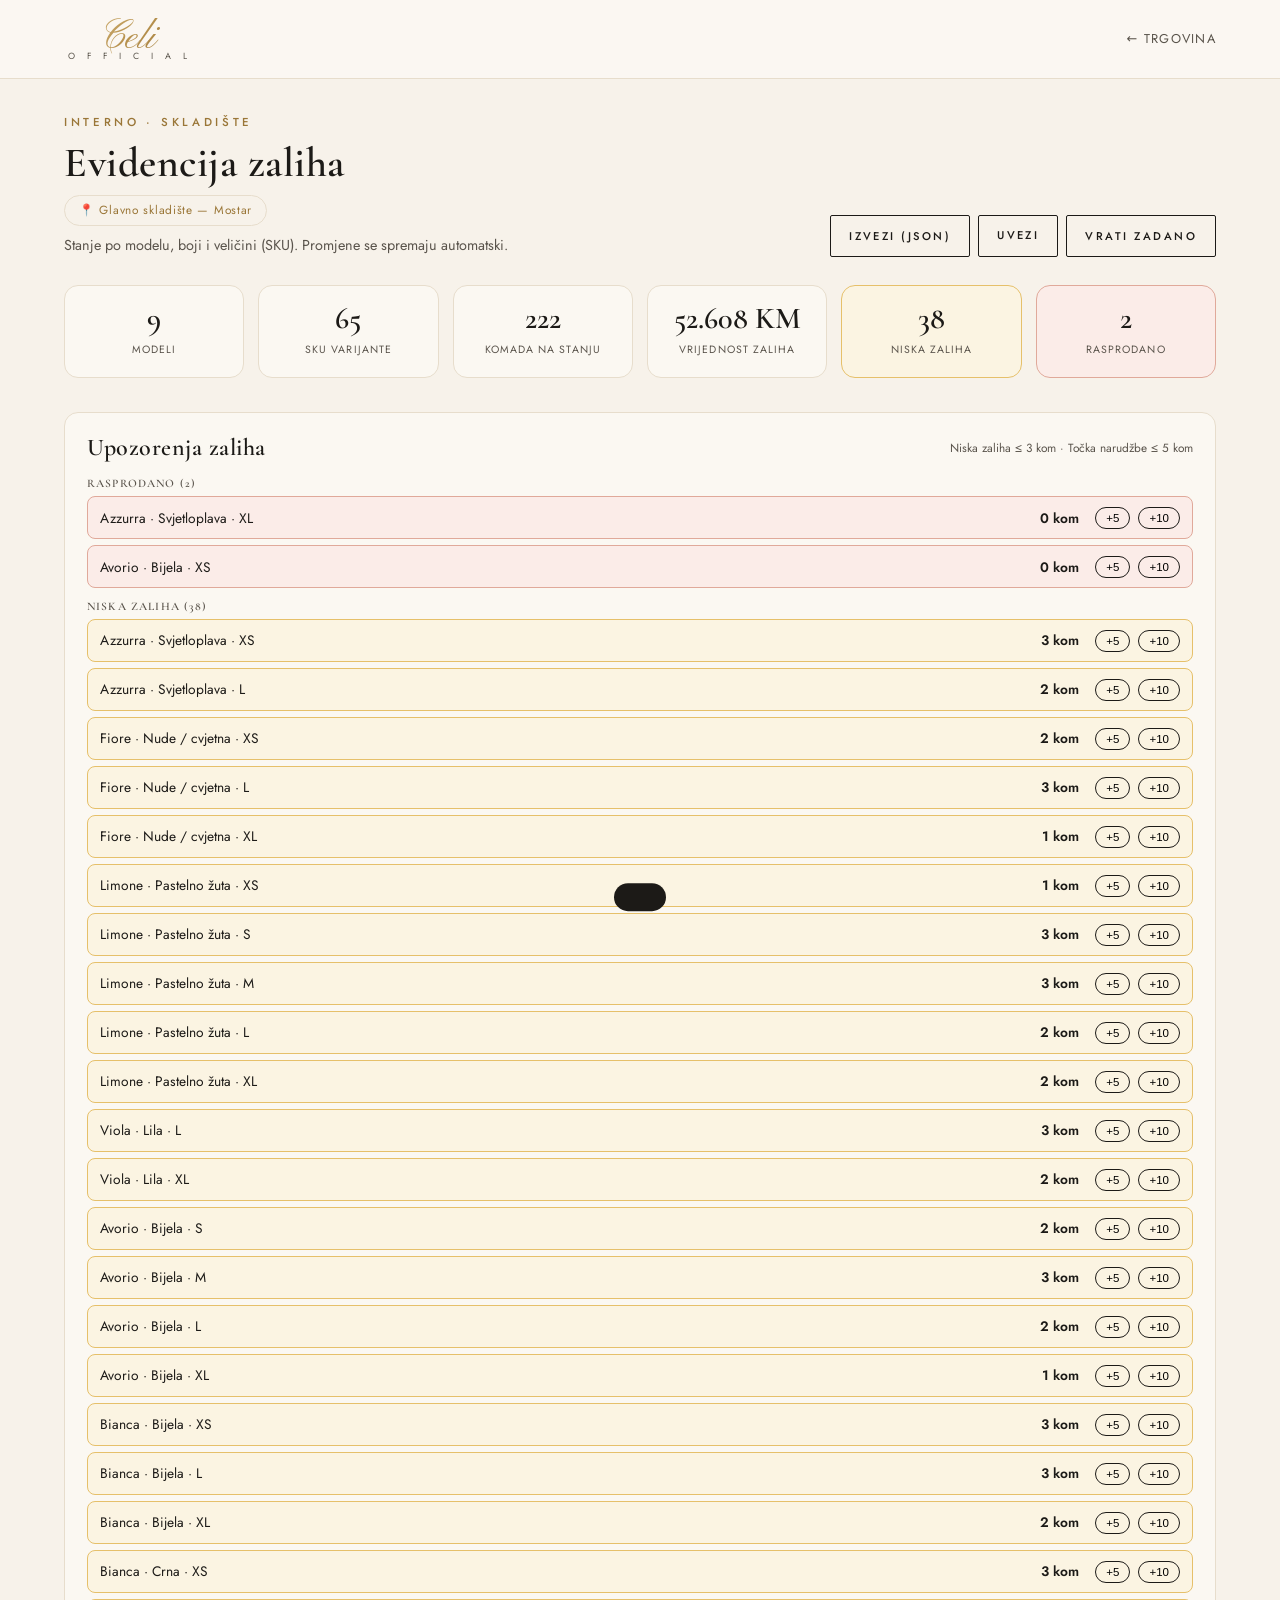
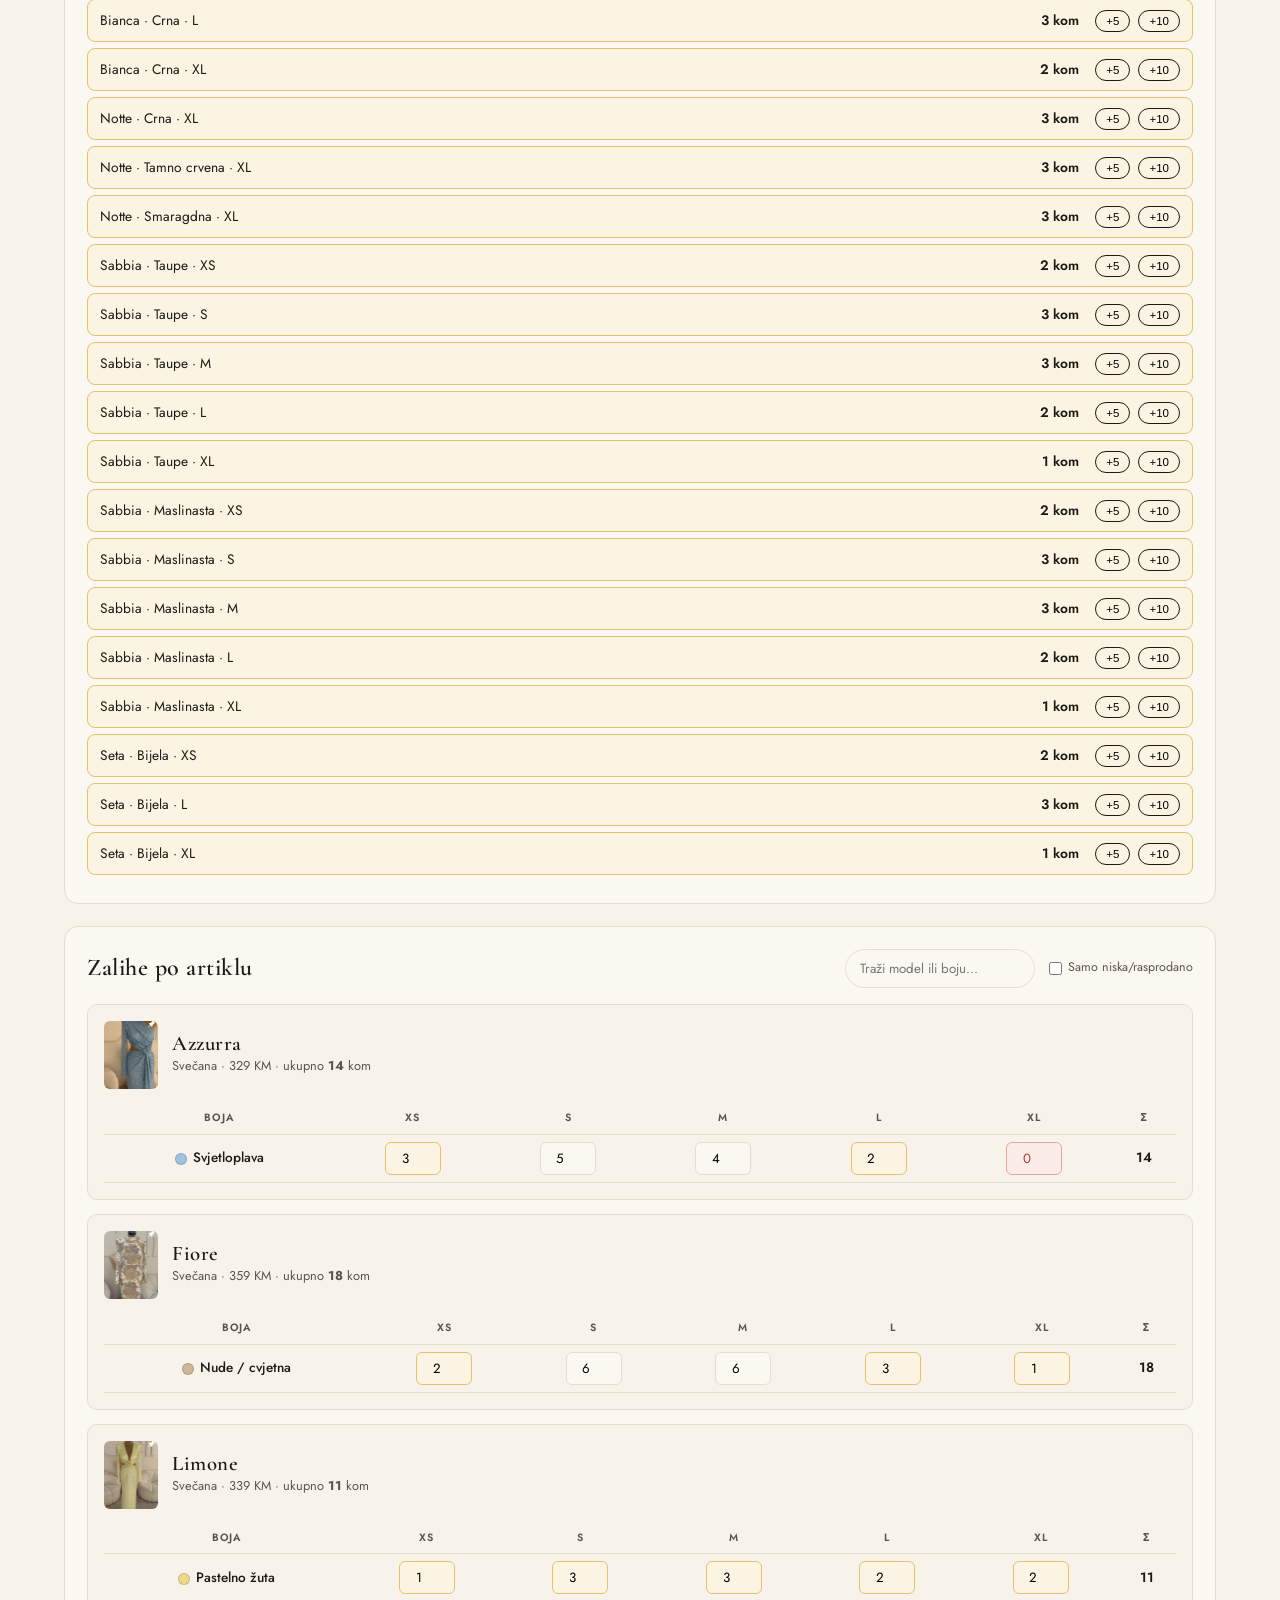
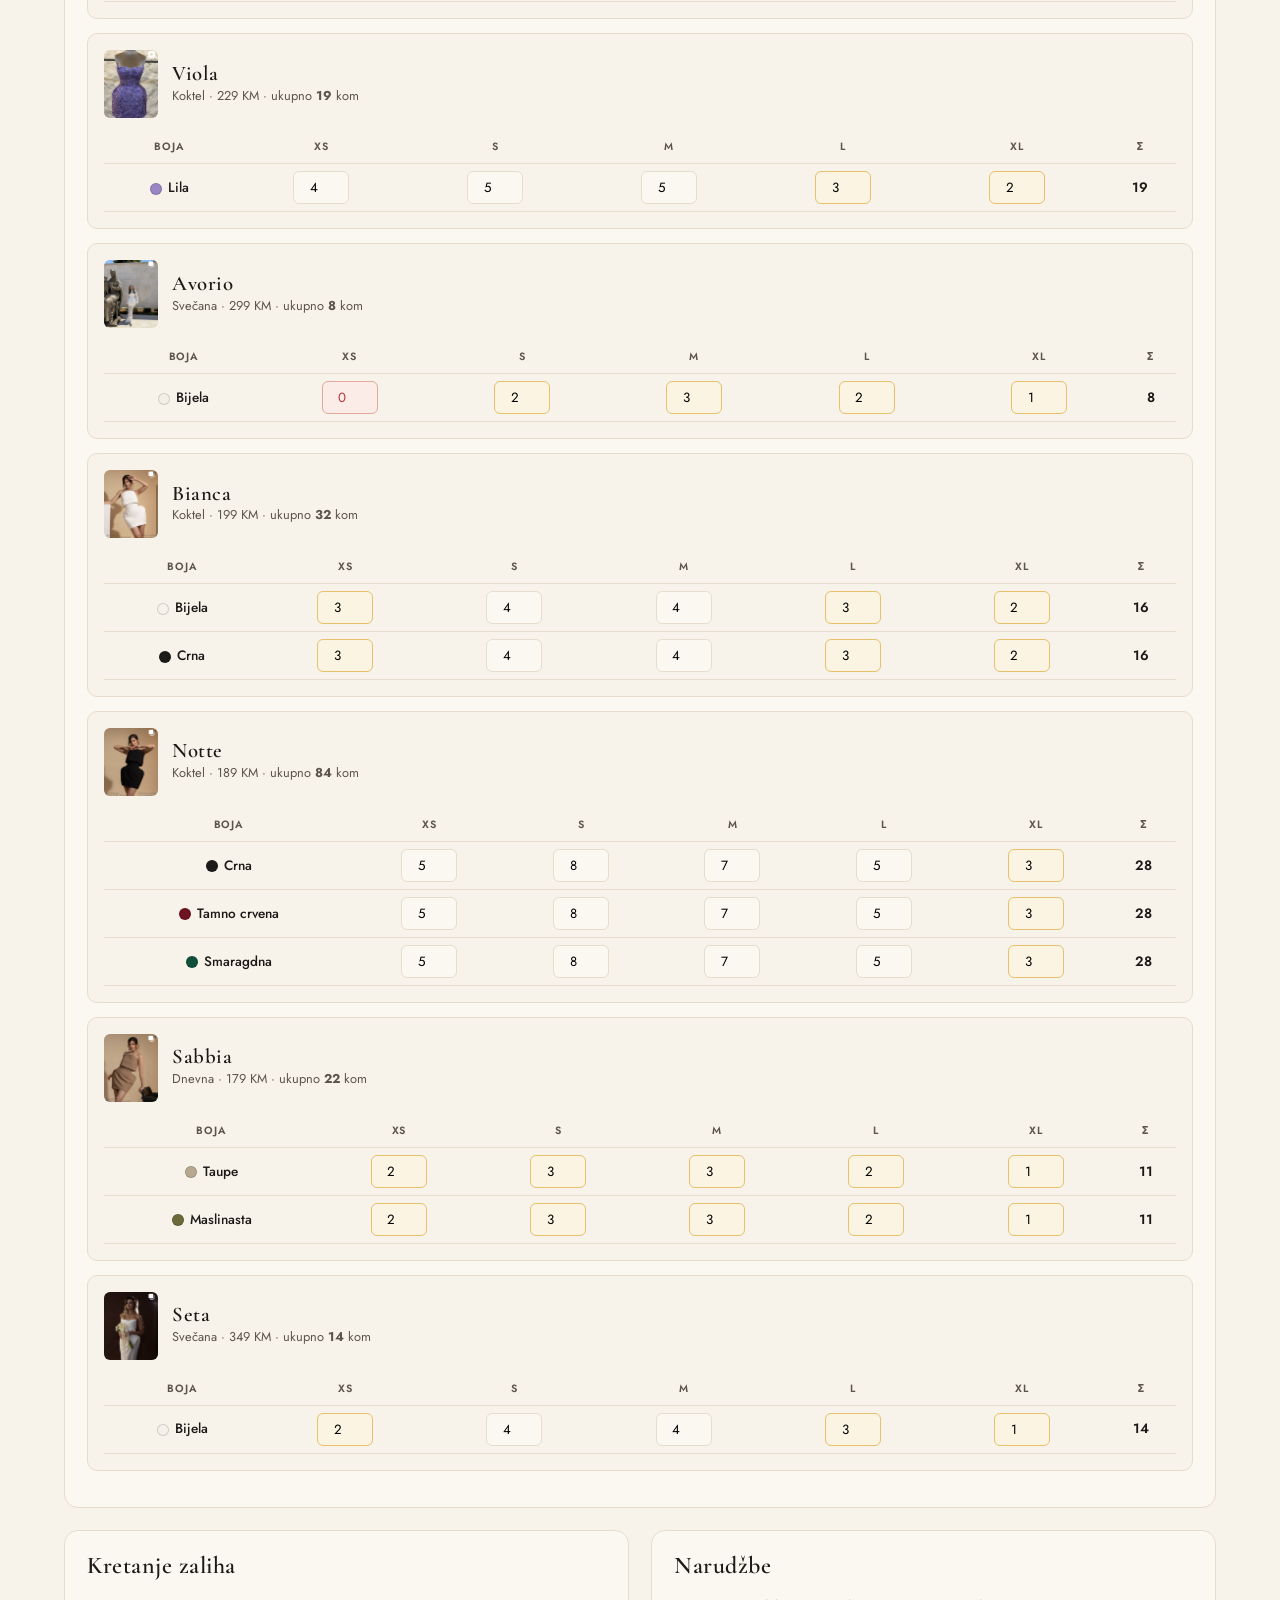
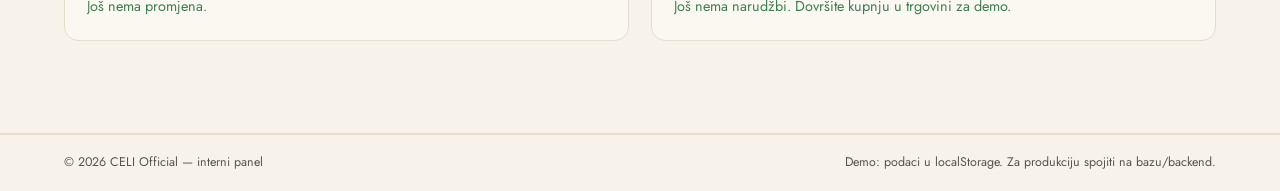
==== commit 27e1b14a: "Label inventory as single named warehouse (Glavno skladište — Mostar) Co-Authored-By: Claude Opus 4." ====
--- a/admin.html
+++ b/admin.html
@@ -28,6 +28,7 @@
       <div>
         <p class="eyebrow">Interno · Skladište</p>
         <h1 class="admin__title">Evidencija zaliha</h1>
+        <p class="admin__loc">📍 Glavno skladište — Mostar</p>
         <p class="admin__sub">Stanje po modelu, boji i veličini (SKU). Promjene se spremaju automatski.</p>
       </div>
       <div class="admin__tools">
--- a/css/styles.css
+++ b/css/styles.css
@@ -551,7 +551,9 @@
 .admin{padding:34px 24px 70px}
 .admin__head{display:flex;justify-content:space-between;align-items:flex-end;gap:20px;flex-wrap:wrap;margin-bottom:28px}
 .admin__title{font-size:clamp(1.8rem,4vw,2.6rem)}
-.admin__sub{color:var(--ink-soft);font-size:.9rem;margin-top:4px}
+.admin__loc{display:inline-block;margin-top:8px;font-size:.74rem;letter-spacing:.06em;color:var(--gold-deep);
+  background:var(--cream);border:1px solid var(--line);border-radius:30px;padding:5px 14px}
+.admin__sub{color:var(--ink-soft);font-size:.9rem;margin-top:8px}
 .admin__tools{display:flex;gap:8px;flex-wrap:wrap}
 .admin__tools .btn{padding:11px 18px;font-size:.7rem;cursor:pointer}
 
